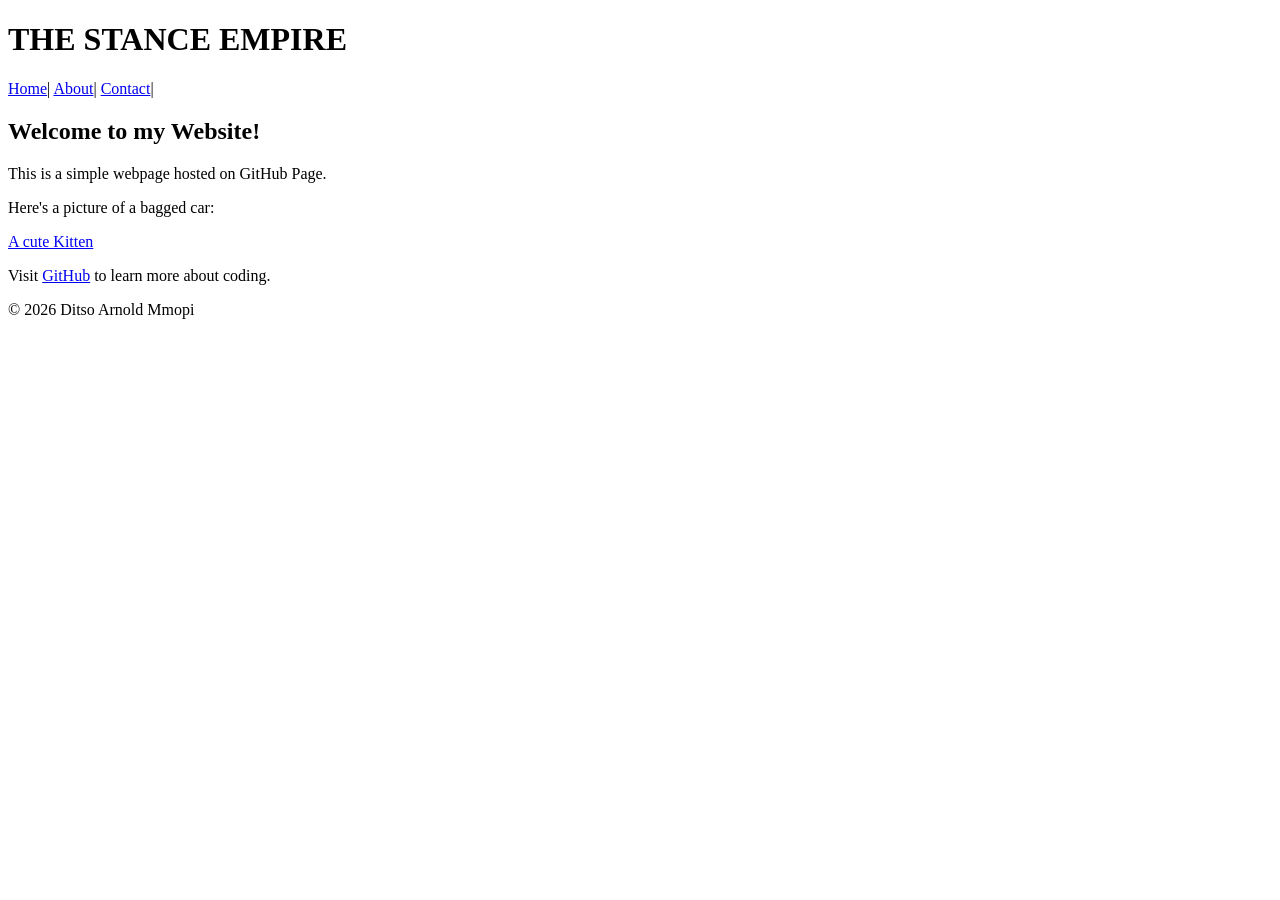
==== index.html @ 83c95baa "Add files via upload" ====
<!DOCTYPE html>

<html lang="en">

<head>

<meta charset="UTF-8">

<meta name="viewport" content="width=device-width, initial-scale=1.0">

<title>My First GitHub Page</title>

<link rel="stylesheet" href="styles.css"> 
</head>

<body>

<header>

<h1>THE STANCE EMPIRE</h1>

 <nav>
    <a href="index.html">Home</a>|
    <a href="about.html">About</a>|
    <a href="contact.html">Contact</a>|
 </nav>
</header>

<main>
    <h2>Welcome to my Website!</h2>

<p>This is a simple webpage hosted on GitHub Page.</p>

<p>Here's a picture of a bagged car:</p>

<a href="https://www.bing.com/images/search?view=detailV2&ccid=CEh5PX%2f6&id=B7F85901EC6AFFB5A07EA33D452455F512546636&thid=OIP.CEh5PX_69KNuwqYk67nORQAAAA&mediaurl=https%3a%2f%2fnplimages.infradoxxs.com%2fcache%2fpcache2%2f01316577.jpg&cdnurl=https%3a%2f%2fth.bing.com%2fth%2fid%2fR.0848793d7ffaf4a36ec2a624ebb9ce45%3frik%3dNmZUEvVVJEU9ow%26pid%3dImgRaw%26r%3d0&exph=700&expw=466&q=Golden+Tabby+Kitten&FORM=IRPRST&ck=E237FFBC82B54DC93D2D5D89A40451C6&selectedIndex=0&itb=0">A cute Kitten</a>

<p>Visit <a href="https://github.com">GitHub</a> to learn more about coding.</p>

</main>


<footer>

<p>&copy; 2026 Ditso Arnold Mmopi</p>

</footer>


</body>

</html>
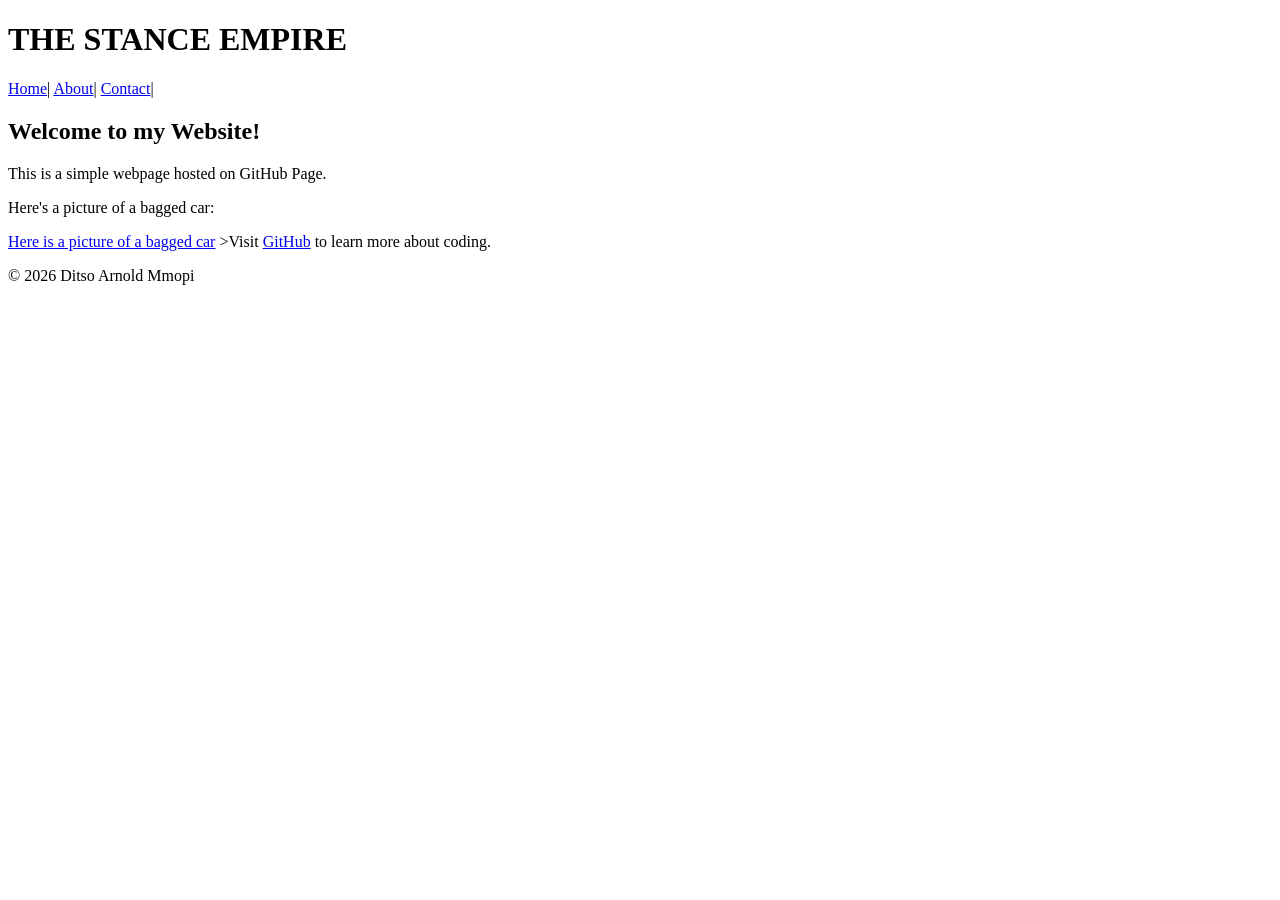
==== commit dbf75717: "Add files via upload" ====
--- a/index.html
+++ b/index.html
@@ -33,9 +33,9 @@
 
 <p>Here's a picture of a bagged car:</p>
 
-<a href="https://www.bing.com/images/search?view=detailV2&ccid=CEh5PX%2f6&id=B7F85901EC6AFFB5A07EA33D452455F512546636&thid=OIP.CEh5PX_69KNuwqYk67nORQAAAA&mediaurl=https%3a%2f%2fnplimages.infradoxxs.com%2fcache%2fpcache2%2f01316577.jpg&cdnurl=https%3a%2f%2fth.bing.com%2fth%2fid%2fR.0848793d7ffaf4a36ec2a624ebb9ce45%3frik%3dNmZUEvVVJEU9ow%26pid%3dImgRaw%26r%3d0&exph=700&expw=466&q=Golden+Tabby+Kitten&FORM=IRPRST&ck=E237FFBC82B54DC93D2D5D89A40451C6&selectedIndex=0&itb=0">A cute Kitten</a>
+<a href="https://i.ytimg.com/vi/2LleefS6Njk/maxresdefault.jpg"> Here is a picture of a bagged car</a>
 
-<p>Visit <a href="https://github.com">GitHub</a> to learn more about coding.</p>
+>Visit <a href="https://github.com">GitHub</a> to learn more about coding.</p>
 
 </main>
 
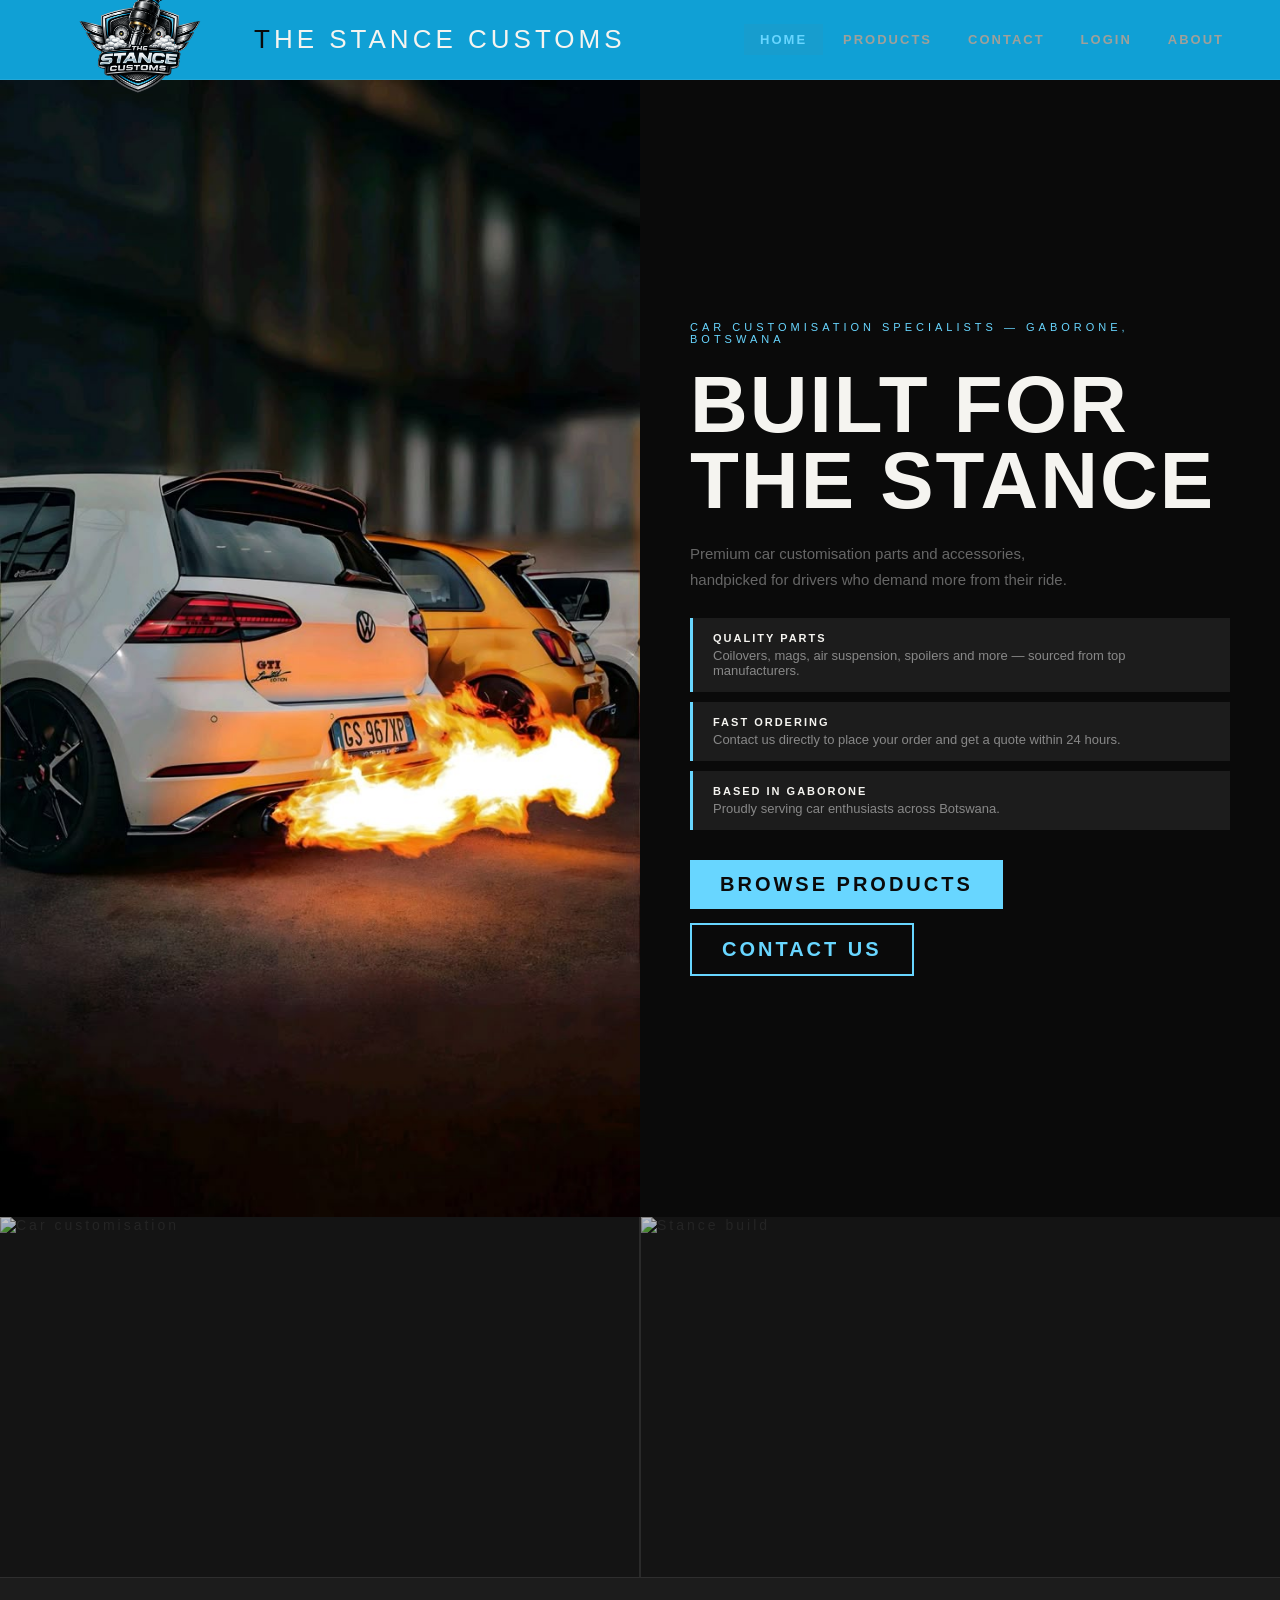
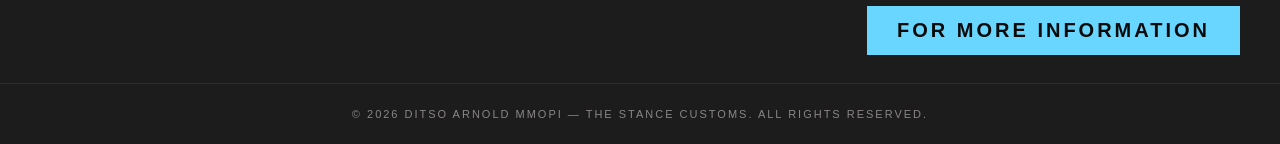
==== commit 6ea04c53: "Add files via upload" ====
--- a/index.html
+++ b/index.html
@@ -1,52 +1,110 @@
 <!DOCTYPE html>
-
 <html lang="en">
 
 <head>
-
-<meta charset="UTF-8">
-
-<meta name="viewport" content="width=device-width, initial-scale=1.0">
-
-<title>My First GitHub Page</title>
-
-<link rel="stylesheet" href="styles.css"> 
+  <meta charset="UTF-8">
+  <meta name="viewport" content="width=device-width, initial-scale=1.0">
+  <title>The Stance Customs — Home</title>
+  <link rel="stylesheet" href="styles.css">
 </head>
 
 <body>
 
-<header>
+  
+  <header>
+    <a href="index.html" class="header-brand">
+      <div class="logo-box">
+        <img src="images/logo.png" alt="The Stance Customs Logo">
+      </div>
+      <div class="brand-name"><em>T</em>HE STANCE CUSTOMS</div>
+    </a>
+    <nav>
+      <a href="index.html" class="active">Home</a>
+      <a href="products.html">Products</a>
+      <a href="contact.html">Contact</a>
+      <a href="login.html">Login</a>
+      <a href="about.html">About</a>
+    </nav>
+  </header>
 
-<h1>THE STANCE EMPIRE</h1>
+  
+  <main>
 
- <nav>
-    <a href="index.html">Home</a>|
-    <a href="about.html">About</a>|
-    <a href="contact.html">Contact</a>|
- </nav>
-</header>
+    
+    <section class="hero">
 
-<main>
-    <h2>Welcome to my Website!</h2>
+      
+      <div class="hero-image">
+        <img src="images/golf.jpeg" alt="Stance Car" width="200" height="300">
+      </div>
 
-<p>This is a simple webpage hosted on GitHub Page.</p>
+      
+      <div class="hero-content">
+        <p class="hero-tag">Car Customisation Specialists — Gaborone, Botswana</p>
+        <h1 class="hero-title">BUILT FOR<br>THE STANCE</h1>
+        <p class="hero-desc">
+          Premium car customisation parts and accessories, handpicked 
+          for drivers who demand more from their ride.
+        </p>
 
-<p>Here's a picture of a bagged car:</p>
+        
+        <div class="info-blocks">
 
-<a href="https://i.ytimg.com/vi/2LleefS6Njk/maxresdefault.jpg"> Here is a picture of a bagged car</a>
+          <div class="info-block">
+            <strong>Quality Parts</strong>
+            Coilovers, mags, air suspension, spoilers and more — 
+            sourced from top manufacturers.
+          </div>
 
->Visit <a href="https://github.com">GitHub</a> to learn more about coding.</p>
+          <div class="info-block">
+            <strong>Fast Ordering</strong>
+            Contact us directly to place your order and get a quote 
+            within 24 hours.
+          </div>
 
-</main>
+          <div class="info-block">
+            <strong>Based in Gaborone</strong>
+            Proudly serving car enthusiasts across Botswana.
+          </div>
 
+        </div>
 
-<footer>
+        
+        <div class="btn-row">
+          <a href="products.html" class="btn btn-accent">Browse Products</a>
+          <a href="contact.html" class="btn btn-outline">Contact Us</a>
+        </div>
 
-<p>&copy; 2026 Ditso Arnold Mmopi</p>
+      </div>
 
-</footer>
+    </section>
 
+    
+    <section class="image-strip">
+
+      <div class="strip-item">
+        <img src="images/strip1.jpg" alt="Car customisation">
+        
+      </div>
+
+      <div class="strip-item">
+        <img src="images/strip2.jpg" alt="Stance build">
+        
+      </div>
+
+    </section>
+
+    
+    <div class="more-info-bar">
+      <a href="products.html" class="btn btn-accent">For More Information</a>
+    </div>
+
+  </main>
+
+  
+  <footer>
+    <p>&copy; 2026 Ditso Arnold Mmopi — The Stance Customs. All rights reserved.</p>
+  </footer>
 
 </body>
-
 </html>
--- a/styles.css
+++ b/styles.css
@@ -0,0 +1,807 @@
+
+:root {
+  --black:  #0a0a0a;
+  --grey:   #1c1c1c;
+  --mid:    #2a2a2a;
+  --white:  #f5f4f0;
+  --accent: #68D6FF;
+  --text:   #a0a09a;
+  --border: rgba(255,255,255,0.08);
+}
+
+*, *::before, *::after {
+  box-sizing: border-box;
+  margin: 0;
+  padding: 0;
+}
+
+html {
+  scroll-behavior: smooth;
+}
+
+body {
+  font-family: 'Barlow', sans-serif;
+  background-color: var(--grey);
+  color: var(--text);
+  min-height: 100vh;
+  display: flex;
+  flex-direction: column;
+}
+
+header {
+  position: sticky;
+  top: 0;
+  z-index: 100;
+  background: rgba(17, 166, 220, 0.97);
+  backdrop-filter: blur(12px);
+  border-bottom: 1px solid var(--border);
+  height: 80px;
+  display: flex;
+  align-items: center;
+  justify-content: space-between;
+  padding: 0 40px;
+}
+
+.header-brand {
+  display: flex;
+  align-items: center;
+  gap: 14px;
+  text-decoration: none;
+}
+
+.logo-box {
+  width: 200px;
+  height: 110px;
+  display: flex;
+  align-items: center;
+  justify-content: center;
+}
+
+.logo-box img {
+  width: 120%;
+  height: 120%;
+  object-fit: contain;
+}
+
+
+.logo-box span {
+  font-family: 'Bebas Neue', sans-serif;
+  font-size: 18px;
+  color: var(--accent);
+  letter-spacing: 2px;
+}
+
+.brand-name {
+  font-family: 'Bebas Neue', sans-serif;
+  font-size: 26px;
+  letter-spacing: 4px;
+  color: var(--white);
+}
+
+.brand-name em {
+  font-style: normal;
+  color: var(--black);
+}
+
+nav {
+  display: flex;
+  align-items: center;
+  gap: 4px;
+}
+
+nav a {
+  font-family: 'Barlow Condensed', sans-serif;
+  font-size: 13px;
+  font-weight: 600;
+  letter-spacing: 2px;
+  text-transform: uppercase;
+  color: var(--text);
+  text-decoration: none;
+  padding: 8px 16px;
+  transition: color 0.2s, background 0.2s;
+}
+
+nav a:hover,
+nav a.active {
+  color: var(--accent);
+  background: rgba(108, 111, 113, 0.07);
+}
+
+/* ══════════════════════════════════════════
+   FOOTER — same on every page
+══════════════════════════════════════════ */
+
+footer {
+  background: var(--grey);
+  border-top: 1px solid var(--border);
+  padding: 24px 40px;
+  text-align: center;
+  font-size: 11px;
+  letter-spacing: 2px;
+  text-transform: uppercase;
+  color: #8a8686;
+  margin-top: auto;
+}
+
+/* ══════════════════════════════════════════
+   BUTTONS — used on all pages
+══════════════════════════════════════════ */
+
+.btn {
+  display: inline-block;
+  padding: 13px 30px;
+  font-family: 'Barlow Condensed', sans-serif;
+  font-size: 20px;
+  font-weight: 700;
+  letter-spacing: 3px;
+  text-transform: uppercase;
+  text-decoration: none;
+  cursor: pointer;
+  border: none;
+  transition: all 0.2s;
+}
+
+.btn-accent {
+  background: var(--accent);
+  color: var(--black);
+}
+
+.btn-accent:hover {
+  background: #ffffff;
+  color: var(--black);
+}
+
+.btn-outline {
+  background: transparent;
+  border: 2px solid var(--accent);
+  color: var(--accent);
+}
+
+.btn-outline:hover {
+  background: var(--accent);
+  color: var(--black);
+}
+
+.btn-yellow {
+  background: #FFF2CC;
+  color: var(--black);
+  border: 1px solid #c9a84c;
+}
+
+.btn-yellow:hover {
+  background: #c9a84c;
+  color: #fff;
+}
+
+/* ══════════════════════════════════════════
+   PAGE BANNER — top of products/contact/
+   login/about pages
+══════════════════════════════════════════ */
+
+.page-banner {
+  background: var(--grey);
+  border-bottom: 1px solid var(--border);
+  padding: 50px 40px;
+}
+
+.page-banner .section-label {
+  font-family: 'Barlow Condensed', sans-serif;
+  font-size: 11px;
+  letter-spacing: 4px;
+  text-transform: uppercase;
+  color: var(--accent);
+  margin-bottom: 10px;
+}
+
+.page-banner h1 {
+  font-family: 'Bebas Neue', sans-serif;
+  font-size: 64px;
+  color: var(--white);
+  letter-spacing: 4px;
+  line-height: 1;
+}
+
+/* ══════════════════════════════════════════
+   INDEX PAGE — HERO
+══════════════════════════════════════════ */
+
+.hero {
+  display: grid;
+  grid-template-columns: 1fr 1fr;
+  min-height: calc(100vh - 80px);
+}
+
+.hero-image {
+  background: var(--mid);
+  display: flex;
+  align-items: center;
+  justify-content: center;
+  min-height: 500px;
+  font-family: 'Bebas Neue', sans-serif;
+  font-size: 16px;
+  letter-spacing: 4px;
+  color: #333;
+  overflow: hidden;
+}
+
+.hero-image img {
+  width: 100%;
+  height: 100%;
+  object-fit: contain;
+}
+
+.hero-content {
+  padding: 70px 50px;
+  display: flex;
+  flex-direction: column;
+  justify-content: center;
+  gap: 22px;
+  background: var(--black);
+}
+
+.hero-tag {
+  font-family: 'Barlow Condensed', sans-serif;
+  font-size: 11px;
+  letter-spacing: 4px;
+  text-transform: uppercase;
+  color: var(--accent);
+}
+
+.hero-title {
+  font-family: 'Bebas Neue', sans-serif;
+  font-size: 80px;
+  line-height: 0.95;
+  color: var(--white);
+  letter-spacing: 2px;
+}
+
+.hero-desc {
+  font-size: 15px;
+  line-height: 1.7;
+  color: #666;
+  max-width: 380px;
+}
+
+.info-blocks {
+  display: flex;
+  flex-direction: column;
+  gap: 10px;
+  margin-top: 4px;
+}
+
+.info-block {
+  background: var(--grey);
+  border-left: 3px solid var(--accent);
+  padding: 14px 20px;
+  font-size: 13px;
+  color: #888;
+}
+
+.info-block strong {
+  display: block;
+  font-family: 'Barlow Condensed', sans-serif;
+  font-size: 11px;
+  font-weight: 700;
+  letter-spacing: 2px;
+  text-transform: uppercase;
+  color: var(--white);
+  margin-bottom: 4px;
+}
+
+.btn-row {
+  display: flex;
+  gap: 14px;
+  flex-wrap: wrap;
+  margin-top: 8px;
+}
+
+/* ── INDEX PAGE — Image Strip ── */
+
+.image-strip {
+  display: grid;
+  grid-template-columns: 1fr 1fr;
+  gap: 2px;
+  background: var(--mid);
+}
+
+.strip-item {
+  aspect-ratio: 16/9;
+  background: #141414;
+  display: flex;
+  align-items: center;
+  justify-content: center;
+  font-family: 'Bebas Neue', sans-serif;
+  font-size: 14px;
+  letter-spacing: 3px;
+  color: #2a2a2a;
+  overflow: hidden;
+}
+
+.strip-item img {
+  width: 100%;
+  height: 100%;
+  object-fit: cover;
+  opacity: 0.75;
+  transition: opacity 0.3s;
+}
+
+.strip-item:hover img {
+  opacity: 1;
+}
+
+.more-info-bar {
+  background: var(--grey);
+  border-top: 1px solid var(--border);
+  padding: 28px 40px;
+  display: flex;
+  justify-content: flex-end;
+}
+
+/* ══════════════════════════════════════════
+   PRODUCTS PAGE
+══════════════════════════════════════════ */
+
+.product-grid {
+  display: grid;
+  grid-template-columns: repeat(3, 1fr);
+  gap: 2px;
+  background: var(--mid);
+  padding: 2px;
+}
+
+.product-card {
+  background: var(--black);
+  padding: 28px;
+  transition: background 0.25s;
+  cursor: pointer;
+}
+
+.product-card:hover {
+  background: var(--grey);
+}
+
+.product-img {
+  width: 100%;
+  aspect-ratio: 4/3;
+  background: linear-gradient(135deg, #151515, #222);
+  margin-bottom: 20px;
+  display: flex;
+  align-items: center;
+  justify-content: center;
+  font-family: 'Bebas Neue', sans-serif;
+  font-size: 13px;
+  letter-spacing: 3px;
+  color: #2a2a2a;
+  overflow: hidden;
+}
+
+.product-img img {
+  width: 100%;
+  height: 100%;
+  object-fit: cover;
+}
+
+.product-name {
+  font-family: 'Barlow Condensed', sans-serif;
+  font-size: 16px;
+  font-weight: 700;
+  letter-spacing: 2px;
+  text-transform: uppercase;
+  color: var(--white);
+  margin-bottom: 8px;
+}
+
+.product-price {
+  font-family: 'Bebas Neue', sans-serif;
+  font-size: 22px;
+  color: var(--accent);
+  letter-spacing: 2px;
+}
+
+.product-price span {
+  font-family: 'Barlow', sans-serif;
+  font-size: 11px;
+  color: #555;
+  letter-spacing: 1px;
+  margin-left: 4px;
+}
+
+.pagination {
+  display: flex;
+  justify-content: center;
+  gap: 8px;
+  padding: 40px;
+}
+
+.pagination a {
+  width: 40px;
+  height: 40px;
+  display: flex;
+  align-items: center;
+  justify-content: center;
+  font-family: 'Barlow Condensed', sans-serif;
+  font-size: 14px;
+  font-weight: 600;
+  color: var(--text);
+  text-decoration: none;
+  border: 1px solid var(--border);
+  transition: all 0.2s;
+}
+
+.pagination a:hover,
+.pagination a.active {
+  background: var(--accent);
+  color: var(--black);
+  border-color: var(--accent);
+}
+
+.order-bar {
+  padding: 0 40px 60px;
+  display: flex;
+  align-items: center;
+  gap: 24px;
+}
+
+.order-bar span {
+  font-family: 'Barlow Condensed', sans-serif;
+  font-size: 11px;
+  letter-spacing: 3px;
+  text-transform: uppercase;
+  color: #444;
+}
+
+/* ══════════════════════════════════════════
+   CONTACT PAGE
+══════════════════════════════════════════ */
+
+.contact-layout {
+  display: grid;
+  grid-template-columns: 1fr 1.3fr;
+  min-height: calc(100vh - 80px - 170px);
+}
+
+.contact-info {
+  padding: 60px 40px;
+  background: var(--grey);
+  border-right: 1px solid var(--border);
+  display: flex;
+  flex-direction: column;
+  gap: 36px;
+}
+
+.contact-intro p {
+  font-size: 14px;
+  color: #555;
+  line-height: 1.6;
+  margin-top: 8px;
+}
+
+.contact-intro h2 {
+  font-family: 'Bebas Neue', sans-serif;
+  font-size: 38px;
+  color: var(--white);
+  letter-spacing: 2px;
+}
+
+.section-label {
+  font-family: 'Barlow Condensed', sans-serif;
+  font-size: 11px;
+  letter-spacing: 4px;
+  text-transform: uppercase;
+  color: var(--accent);
+  margin-bottom: 8px;
+}
+
+.contact-item {
+  display: flex;
+  gap: 20px;
+  align-items: flex-start;
+}
+
+.contact-icon {
+  width: 50px;
+  height: 50px;
+  border: 1px solid var(--accent);
+  display: flex;
+  align-items: center;
+  justify-content: center;
+  color: var(--accent);
+  font-size: 20px;
+  flex-shrink: 0;
+}
+
+.contact-item-text strong {
+  display: block;
+  font-family: 'Barlow Condensed', sans-serif;
+  font-size: 11px;
+  letter-spacing: 3px;
+  text-transform: uppercase;
+  color: var(--accent);
+  margin-bottom: 6px;
+}
+
+.contact-item-text p {
+  font-size: 14px;
+  color: var(--text);
+  line-height: 1.6;
+}
+
+.map-area {
+  background: #111;
+  position: relative;
+  min-height: 400px;
+  display: flex;
+  align-items: center;
+  justify-content: center;
+}
+
+.map-placeholder {
+  width: 100%;
+  height: 100%;
+  min-height: 400px;
+  display: flex;
+  flex-direction: column;
+  align-items: center;
+  justify-content: center;
+  gap: 10px;
+  color: #2a2a2a;
+  font-family: 'Bebas Neue', sans-serif;
+  letter-spacing: 4px;
+  font-size: 16px;
+}
+
+.address-card {
+  position: absolute;
+  bottom: 30px;
+  right: 30px;
+  background: var(--grey);
+  border: 1px solid var(--border);
+  border-left: 3px solid var(--accent);
+  padding: 20px 24px;
+  min-width: 200px;
+}
+
+.address-card strong {
+  display: block;
+  font-family: 'Barlow Condensed', sans-serif;
+  font-size: 11px;
+  letter-spacing: 3px;
+  text-transform: uppercase;
+  color: var(--accent);
+  margin-bottom: 8px;
+}
+
+
+.address-card p {
+  font-size: 13px;
+  line-height: 1.6;
+  color: #888;
+}
+
+/* ══════════════════════════════════════════
+   LOGIN / SIGN UP PAGE
+══════════════════════════════════════════ */
+
+.auth-layout {
+  display: grid;
+  grid-template-columns: 1fr 1fr;
+  min-height: calc(100vh - 80px);
+}
+
+.auth-image {
+  background: var(--mid);
+  display: flex;
+  align-items: center;
+  justify-content: center;
+  font-family: 'Bebas Neue', sans-serif;
+  font-size: 16px;
+  letter-spacing: 4px;
+  color: #333;
+  overflow: hidden;
+  position: relative;
+}
+
+.auth-image img {
+  width: 100%;
+  height: 100%;
+  object-fit: cover;
+}
+
+.auth-overlay {
+  position: absolute;
+  inset: 0;
+  background: linear-gradient(to right, transparent 60%, var(--black) 100%);
+}
+
+.auth-form-side {
+  padding: 60px 50px;
+  display: flex;
+  flex-direction: column;
+  justify-content: center;
+  background: var(--black);
+}
+
+.auth-tabs {
+  display: flex;
+  border-bottom: 1px solid var(--border);
+  margin-bottom: 40px;
+}
+
+.auth-tab {
+  font-family: 'Barlow Condensed', sans-serif;
+  font-size: 14px;
+  font-weight: 700;
+  letter-spacing: 3px;
+  text-transform: uppercase;
+  padding: 12px 28px;
+  cursor: pointer;
+  color: #444;
+  border-bottom: 2px solid transparent;
+  text-decoration: none;
+  margin-bottom: -1px;
+  transition: all 0.2s;
+}
+
+.auth-tab.active {
+  color: var(--accent);
+  border-bottom-color: var(--accent);
+}
+
+.form-group {
+  margin-bottom: 20px;
+}
+
+.form-group label {
+  display: block;
+  font-family: 'Barlow Condensed', sans-serif;
+  font-size: 11px;
+  letter-spacing: 3px;
+  text-transform: uppercase;
+  color: #555;
+  margin-bottom: 8px;
+}
+
+.form-group input {
+  width: 100%;
+  background: var(--grey);
+  border: 1px solid var(--border);
+  padding: 14px 18px;
+  color: var(--white);
+  font-family: 'Barlow', sans-serif;
+  font-size: 14px;
+  outline: none;
+  transition: border-color 0.2s;
+  border-radius: 0;
+}
+
+.form-group input:focus {
+  border-color: var(--accent);
+}
+
+.form-group input::placeholder {
+  color: #333;
+}
+
+.form-submit {
+  margin-top: 28px;
+}
+
+.form-submit .btn {
+  width: 100%;
+  text-align: center;
+}
+
+.form-switch {
+  margin-top: 20px;
+  font-size: 13px;
+  color: #444;
+  text-align: center;
+}
+
+.form-switch a {
+  color: var(--accent);
+  text-decoration: none;
+}
+
+/* ══════════════════════════════════════════
+   ABOUT PAGE
+══════════════════════════════════════════ */
+
+.about-layout {
+  display: grid;
+  grid-template-columns: 1fr 1fr;
+  min-height: calc(100vh - 80px - 170px);
+}
+
+.about-content {
+  padding: 60px 50px;
+  display: flex;
+  flex-direction: column;
+  gap: 16px;
+}
+
+.about-text-block {
+  background: var(--grey);
+  border-left: 3px solid var(--border);
+  padding: 16px 20px;
+  font-size: 14px;
+  color: #888;
+  line-height: 1.7;
+  transition: border-color 0.2s;
+}
+
+.about-text-block:hover {
+  border-left-color: var(--accent);
+}
+
+.about-text-block.highlight {
+  border-left-color: var(--accent);
+  color: var(--white);
+  font-size: 15px;
+  font-weight: 500;
+}
+
+.video-block {
+  background: var(--grey);
+  border: 1px solid var(--border);
+  aspect-ratio: 16/9;
+  display: flex;
+  align-items: center;
+  justify-content: center;
+  cursor: pointer;
+  position: relative;
+  transition: border-color 0.2s;
+  margin-top: 8px;
+}
+
+.video-block:hover {
+  border-color: var(--accent);
+}
+
+.play-btn {
+  width: 60px;
+  height: 60px;
+  border: 2px solid var(--accent);
+  display: flex;
+  align-items: center;
+  justify-content: center;
+  color: var(--accent);
+  font-size: 22px;
+  transition: all 0.2s;
+}
+
+.video-block:hover .play-btn {
+  background: var(--accent);
+  color: var(--black);
+}
+
+.video-label {
+  position: absolute;
+  bottom: 14px;
+  left: 0;
+  right: 0;
+  text-align: center;
+  font-family: 'Barlow Condensed', sans-serif;
+  font-size: 11px;
+  letter-spacing: 3px;
+  text-transform: uppercase;
+  color: #444;
+}
+
+.about-image {
+  background: var(--mid);
+  display: flex;
+  align-items: center;
+  justify-content: center;
+  font-family: 'Bebas Neue', sans-serif;
+  font-size: 16px;
+  letter-spacing: 4px;
+  color: #333;
+  overflow: hidden;
+}
+
+.about-image img {
+  width: 100%;
+  height: 100%;
+  object-fit: cover;
+}
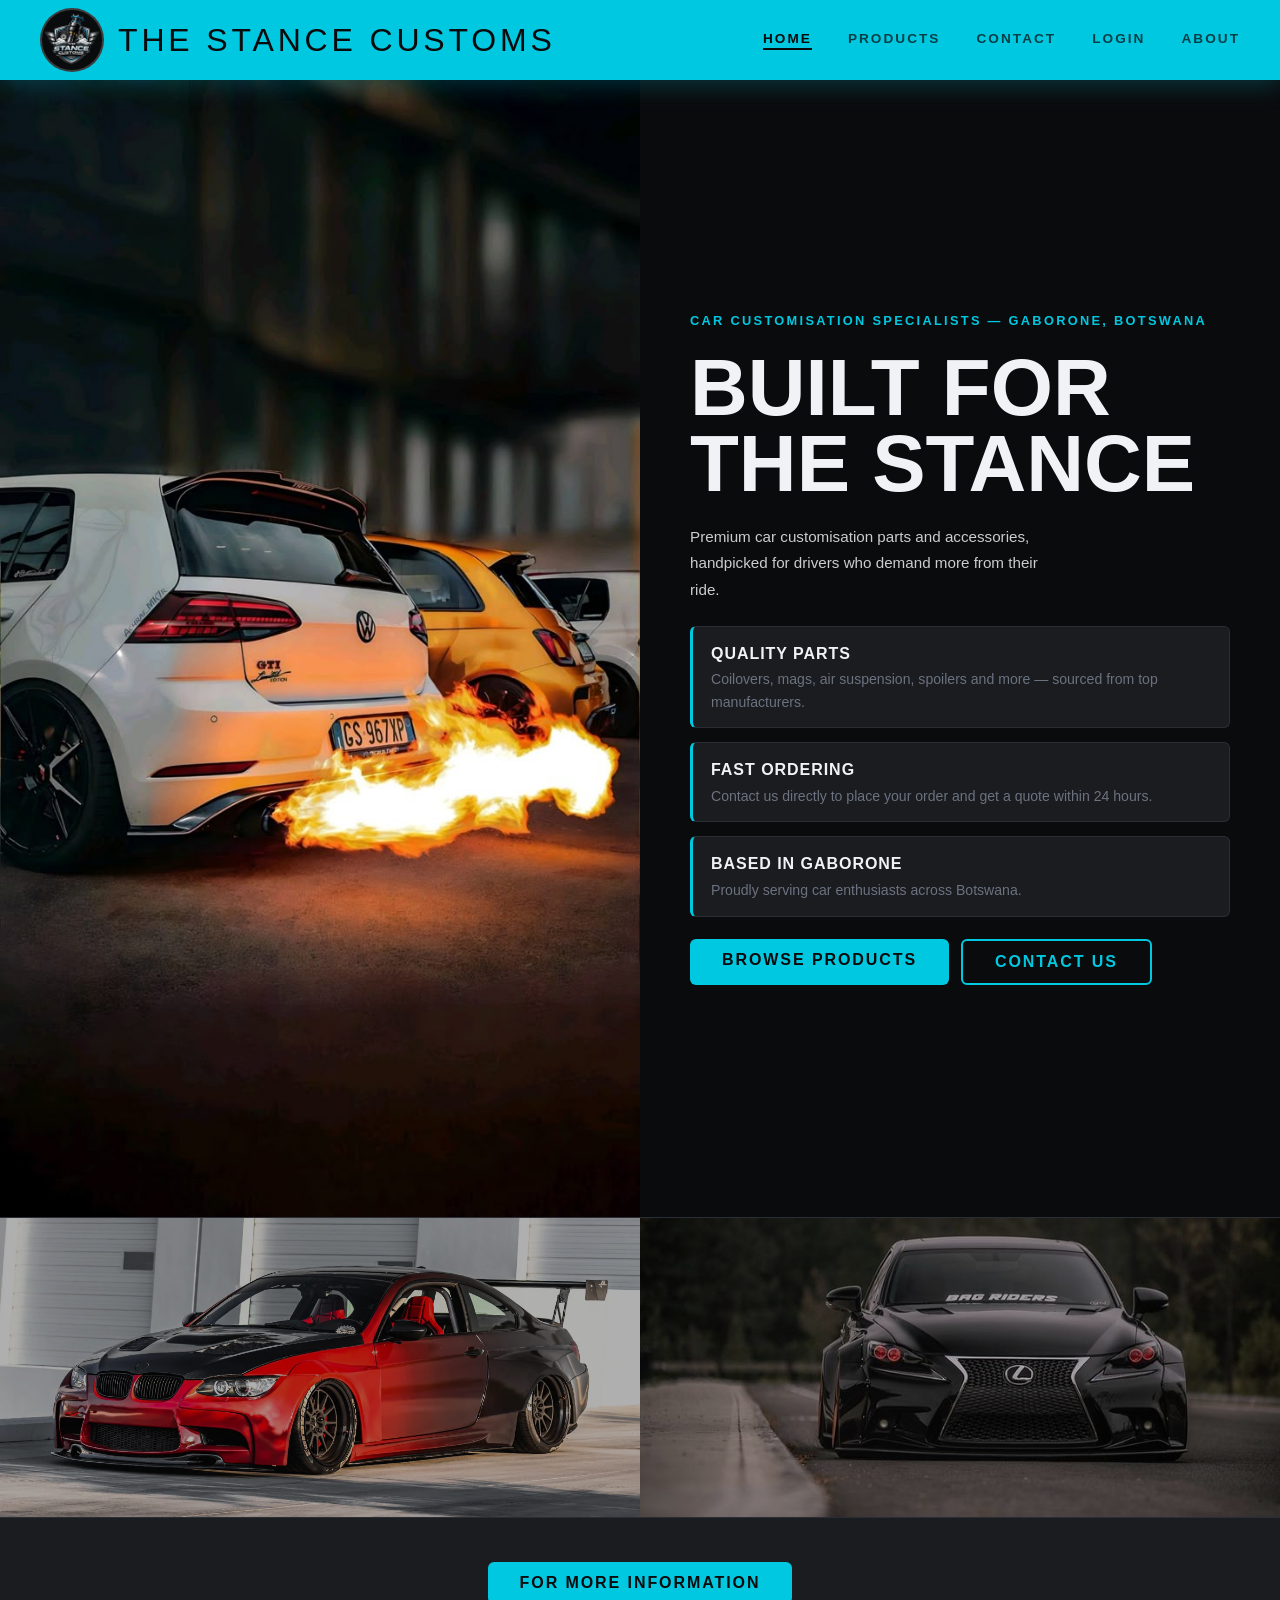
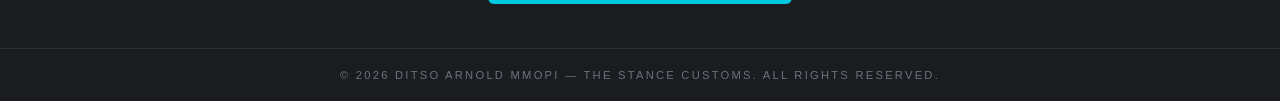
==== commit 3d0beef5: "Add files via upload" ====
--- a/index.html
+++ b/index.html
@@ -1,16 +1,13 @@
 <!DOCTYPE html>
 <html lang="en">
-
 <head>
   <meta charset="UTF-8">
-  <meta name="viewport" content="width=device-width, initial-scale=1.0">
+  <meta name="viewport" content="width=device-width, initial-scale=1.0, viewport-fit=cover">
   <title>The Stance Customs — Home</title>
   <link rel="stylesheet" href="styles.css">
 </head>
-
 <body>
 
-  
   <header>
     <a href="index.html" class="header-brand">
       <div class="logo-box">
@@ -27,81 +24,59 @@
     </nav>
   </header>
 
-  
   <main>
 
     
     <section class="hero">
-
-      
       <div class="hero-image">
-        <img src="images/golf.jpeg" alt="Stance Car" width="200" height="300">
+        <img src="images/golf.jpeg" alt="Stance Car">
       </div>
-
-      
       <div class="hero-content">
         <p class="hero-tag">Car Customisation Specialists — Gaborone, Botswana</p>
         <h1 class="hero-title">BUILT FOR<br>THE STANCE</h1>
         <p class="hero-desc">
-          Premium car customisation parts and accessories, handpicked 
+          Premium car customisation parts and accessories, handpicked
           for drivers who demand more from their ride.
         </p>
-
-        
         <div class="info-blocks">
-
           <div class="info-block">
             <strong>Quality Parts</strong>
-            Coilovers, mags, air suspension, spoilers and more — 
+            Coilovers, mags, air suspension, spoilers and more —
             sourced from top manufacturers.
           </div>
-
           <div class="info-block">
             <strong>Fast Ordering</strong>
-            Contact us directly to place your order and get a quote 
+            Contact us directly to place your order and get a quote
             within 24 hours.
           </div>
-
           <div class="info-block">
             <strong>Based in Gaborone</strong>
             Proudly serving car enthusiasts across Botswana.
           </div>
-
         </div>
-
-        
         <div class="btn-row">
           <a href="products.html" class="btn btn-accent">Browse Products</a>
           <a href="contact.html" class="btn btn-outline">Contact Us</a>
         </div>
-
       </div>
-
     </section>
 
-    
     <section class="image-strip">
-
       <div class="strip-item">
-        <img src="images/strip1.jpg" alt="Car customisation">
-        
+        <img src="images/bmw.webp" alt="Car customisation">
       </div>
-
       <div class="strip-item">
-        <img src="images/strip2.jpg" alt="Stance build">
-        
+        <img src="images/lexux lights.jpg" alt="Stance build">
       </div>
-
     </section>
 
-    
+    <!-- FOR MORE INFORMATION -->
     <div class="more-info-bar">
       <a href="products.html" class="btn btn-accent">For More Information</a>
     </div>
 
   </main>
 
-  
   <footer>
     <p>&copy; 2026 Ditso Arnold Mmopi — The Stance Customs. All rights reserved.</p>
   </footer>
--- a/styles.css
+++ b/styles.css
@@ -1,45 +1,41 @@
 
 :root {
-  --black:  #0a0a0a;
-  --grey:   #1c1c1c;
-  --mid:    #2a2a2a;
-  --white:  #f5f4f0;
-  --accent: #68D6FF;
-  --text:   #a0a09a;
-  --border: rgba(255,255,255,0.08);
-}
-
-*, *::before, *::after {
-  box-sizing: border-box;
-  margin: 0;
-  padding: 0;
-}
-
-html {
-  scroll-behavior: smooth;
-}
+  --bg:       #111214;
+  --surface:  #1a1c1f;
+  --card:     #1e2024;
+  --border:   #2a2d33;
+  --cyan:     #00c8e0;
+  --cyan-dim: #0099ab;
+  --white:    #f0f2f5;
+  --muted:    #6b7280;
+  --price:    #00d4a8;
+  --black:    #0a0b0d;
+}
+
+*, *::before, *::after { box-sizing: border-box; margin: 0; padding: 0; }
+html { scroll-behavior: smooth; }
 
 body {
   font-family: 'Barlow', sans-serif;
-  background-color: var(--grey);
-  color: var(--text);
+  background: var(--bg);
+  color: var(--white);
   min-height: 100vh;
   display: flex;
   flex-direction: column;
 }
 
+main { flex: 1; }
+
 header {
+  background: var(--cyan);
+  display: flex;
+  align-items: center;
+  padding: 0 40px;
+  height: 80px;
   position: sticky;
   top: 0;
   z-index: 100;
-  background: rgba(17, 166, 220, 0.97);
-  backdrop-filter: blur(12px);
-  border-bottom: 1px solid var(--border);
-  height: 80px;
-  display: flex;
-  align-items: center;
-  justify-content: space-between;
-  padding: 0 40px;
+  box-shadow: 0 4px 24px rgba(0,200,224,.25);
 }
 
 .header-brand {
@@ -47,163 +43,112 @@
   align-items: center;
   gap: 14px;
   text-decoration: none;
+  flex-shrink: 0;
 }
 
 .logo-box {
-  width: 200px;
-  height: 110px;
+  width: 64px; height: 64px;
+  background: var(--black);
+  border-radius: 50%;
   display: flex;
   align-items: center;
   justify-content: center;
-}
-
-.logo-box img {
-  width: 120%;
-  height: 120%;
-  object-fit: contain;
-}
-
-
-.logo-box span {
-  font-family: 'Bebas Neue', sans-serif;
-  font-size: 18px;
-  color: var(--accent);
-  letter-spacing: 2px;
-}
+  border: 2px solid rgba(255,255,255,.2);
+  overflow: hidden;
+  flex-shrink: 0;
+}
+
+.logo-box img { width: 100%; height: 100%; object-fit: cover; }
 
 .brand-name {
   font-family: 'Bebas Neue', sans-serif;
-  font-size: 26px;
-  letter-spacing: 4px;
-  color: var(--white);
-}
-
-.brand-name em {
-  font-style: normal;
+  font-size: 2rem;
+  letter-spacing: .12em;
   color: var(--black);
-}
-
-nav {
-  display: flex;
-  align-items: center;
-  gap: 4px;
-}
+  line-height: 1;
+}
+
+.brand-name em { font-style: normal; }
+
+nav { margin-left: auto; display: flex; gap: 36px; }
 
 nav a {
   font-family: 'Barlow Condensed', sans-serif;
-  font-size: 13px;
+  font-size: .85rem;
   font-weight: 600;
-  letter-spacing: 2px;
-  text-transform: uppercase;
-  color: var(--text);
+  letter-spacing: .15em;
+  color: var(--black);
   text-decoration: none;
-  padding: 8px 16px;
-  transition: color 0.2s, background 0.2s;
-}
-
-nav a:hover,
-nav a.active {
-  color: var(--accent);
-  background: rgba(108, 111, 113, 0.07);
-}
-
-/* ══════════════════════════════════════════
-   FOOTER — same on every page
-══════════════════════════════════════════ */
+  text-transform: uppercase;
+  opacity: .72;
+  transition: opacity .2s;
+}
+
+nav a:hover, nav a.active { opacity: 1; }
+nav a.active { border-bottom: 2px solid var(--black); padding-bottom: 2px; }
+
 
 footer {
-  background: var(--grey);
+  background: var(--surface);
   border-top: 1px solid var(--border);
-  padding: 24px 40px;
+  padding: 20px 36px;
   text-align: center;
-  font-size: 11px;
-  letter-spacing: 2px;
-  text-transform: uppercase;
-  color: #8a8686;
-  margin-top: auto;
-}
-
-/* ══════════════════════════════════════════
-   BUTTONS — used on all pages
-══════════════════════════════════════════ */
+  font-family: 'Barlow Condensed', sans-serif;
+  font-size: .7rem;
+  letter-spacing: .2em;
+  text-transform: uppercase;
+  color: var(--muted);
+}
+
 
 .btn {
   display: inline-block;
-  padding: 13px 30px;
-  font-family: 'Barlow Condensed', sans-serif;
-  font-size: 20px;
-  font-weight: 700;
-  letter-spacing: 3px;
+  padding: 12px 32px;
+  font-family: 'Barlow Condensed', sans-serif;
+  font-size: 1rem;
+  font-weight: 700;
+  letter-spacing: .12em;
   text-transform: uppercase;
   text-decoration: none;
   cursor: pointer;
   border: none;
-  transition: all 0.2s;
-}
-
-.btn-accent {
-  background: var(--accent);
-  color: var(--black);
-}
-
-.btn-accent:hover {
-  background: #ffffff;
-  color: var(--black);
-}
-
-.btn-outline {
-  background: transparent;
-  border: 2px solid var(--accent);
-  color: var(--accent);
-}
-
-.btn-outline:hover {
-  background: var(--accent);
-  color: var(--black);
-}
-
-.btn-yellow {
-  background: #FFF2CC;
-  color: var(--black);
-  border: 1px solid #c9a84c;
-}
-
-.btn-yellow:hover {
-  background: #c9a84c;
-  color: #fff;
-}
-
-/* ══════════════════════════════════════════
-   PAGE BANNER — top of products/contact/
-   login/about pages
-══════════════════════════════════════════ */
+  border-radius: 6px;
+  transition: background .2s, color .2s;
+}
+
+.btn-accent       { background: var(--cyan); color: var(--black); }
+.btn-accent:hover { background: #fff; color: var(--black); }
+
+.btn-outline { border: 2px solid var(--cyan); color: var(--cyan); background: transparent; }
+.btn-outline:hover { background: var(--cyan); color: var(--black); }
+
+.btn-yellow       { background: #FFE8A3; color: var(--black); border: 1px solid #bd9b50; }
+.btn-yellow:hover { background: #bd9b50; color: #fff; }
+
+.section-label {
+  font-family: 'Barlow Condensed', sans-serif;
+  font-size: .72rem;
+  font-weight: 700;
+  letter-spacing: .2em;
+  color: var(--cyan);
+  text-transform: uppercase;
+  display: block;
+  margin-bottom: 6px;
+}
 
 .page-banner {
-  background: var(--grey);
+  padding: 40px 40px 24px;
   border-bottom: 1px solid var(--border);
-  padding: 50px 40px;
-}
-
-.page-banner .section-label {
-  font-family: 'Barlow Condensed', sans-serif;
-  font-size: 11px;
-  letter-spacing: 4px;
-  text-transform: uppercase;
-  color: var(--accent);
-  margin-bottom: 10px;
 }
 
 .page-banner h1 {
   font-family: 'Bebas Neue', sans-serif;
-  font-size: 64px;
-  color: var(--white);
-  letter-spacing: 4px;
+  font-size: 3.5rem;
+  color: var(--white);
+  letter-spacing: .08em;
   line-height: 1;
 }
 
-/* ══════════════════════════════════════════
-   INDEX PAGE — HERO
-══════════════════════════════════════════ */
 
 .hero {
   display: grid;
@@ -211,376 +156,310 @@
   min-height: calc(100vh - 80px);
 }
 
-.hero-image {
-  background: var(--mid);
-  display: flex;
-  align-items: center;
-  justify-content: center;
-  min-height: 500px;
-  font-family: 'Bebas Neue', sans-serif;
-  font-size: 16px;
-  letter-spacing: 4px;
-  color: #333;
-  overflow: hidden;
-}
-
-.hero-image img {
-  width: 100%;
-  height: 100%;
-  object-fit: contain;
-}
+.hero-image { background: var(--card); overflow: hidden; }
+.hero-image img { width: 100%; height: 100%; object-fit: cover; display: block; }
 
 .hero-content {
-  padding: 70px 50px;
+  background: var(--black);
+  padding: 60px 50px;
   display: flex;
   flex-direction: column;
   justify-content: center;
   gap: 22px;
-  background: var(--black);
 }
 
 .hero-tag {
   font-family: 'Barlow Condensed', sans-serif;
-  font-size: 11px;
-  letter-spacing: 4px;
-  text-transform: uppercase;
-  color: var(--accent);
+  font-size: .8rem;
+  font-weight: 600;
+  letter-spacing: .18em;
+  text-transform: uppercase;
+  color: var(--cyan);
 }
 
 .hero-title {
   font-family: 'Bebas Neue', sans-serif;
-  font-size: 80px;
-  line-height: 0.95;
-  color: var(--white);
-  letter-spacing: 2px;
-}
-
-.hero-desc {
-  font-size: 15px;
-  line-height: 1.7;
-  color: #666;
-  max-width: 380px;
-}
-
-.info-blocks {
-  display: flex;
-  flex-direction: column;
-  gap: 10px;
-  margin-top: 4px;
-}
+  font-size: 5rem;
+  color: var(--white);
+  line-height: .95;
+}
+
+.hero-desc { font-size: .95rem; line-height: 1.75; color: #ccc; max-width: 380px; }
+
+.info-blocks { display: flex; flex-direction: column; gap: 14px; }
 
 .info-block {
-  background: var(--grey);
-  border-left: 3px solid var(--accent);
-  padding: 14px 20px;
-  font-size: 13px;
-  color: #888;
+  background: var(--surface);
+  border: 1px solid var(--border);
+  border-left: 3px solid var(--cyan);
+  padding: 14px 18px;
+  border-radius: 6px;
+  font-size: .88rem;
+  line-height: 1.6;
+  color: var(--muted);
 }
 
 .info-block strong {
   display: block;
-  font-family: 'Barlow Condensed', sans-serif;
-  font-size: 11px;
-  font-weight: 700;
-  letter-spacing: 2px;
-  text-transform: uppercase;
-  color: var(--white);
-  margin-bottom: 4px;
-}
-
-.btn-row {
-  display: flex;
-  gap: 14px;
-  flex-wrap: wrap;
-  margin-top: 8px;
-}
-
-/* ── INDEX PAGE — Image Strip ── */
+  color: var(--white);
+  font-family: 'Barlow Condensed', sans-serif;
+  font-size: 1rem;
+  font-weight: 700;
+  letter-spacing: .06em;
+  text-transform: uppercase;
+  margin-bottom: 2px;
+}
+
+.btn-row { display: flex; gap: 12px; flex-wrap: wrap; }
 
 .image-strip {
   display: grid;
   grid-template-columns: 1fr 1fr;
-  gap: 2px;
-  background: var(--mid);
-}
-
-.strip-item {
-  aspect-ratio: 16/9;
-  background: #141414;
-  display: flex;
-  align-items: center;
+  height: 300px;
+  border-top: 1px solid var(--border);
+}
+
+.strip-item { overflow: hidden; }
+.strip-item img { width: 100%; height: 100%; object-fit: cover; display: block; filter: brightness(.7); transition: filter .3s, transform .3s; }
+.strip-item:hover img { filter: brightness(.95); transform: scale(1.03); }
+
+.more-info-bar {
+  display: flex;
   justify-content: center;
-  font-family: 'Bebas Neue', sans-serif;
-  font-size: 14px;
-  letter-spacing: 3px;
-  color: #2a2a2a;
+  padding: 44px 20px;
+  background: var(--surface);
+  border-top: 1px solid var(--border);
+}
+
+
+.products-page-content { padding: 40px; }
+
+.products-grid {
+  display: grid;
+  grid-template-columns: repeat(auto-fill, minmax(220px, 1fr));
+  gap: 24px;
+}
+
+/* Page sections — only 1 shown at a time */
+.page-section { display: none; }
+.page-section.active { display: grid; grid-template-columns: repeat(auto-fill, minmax(220px, 1fr)); gap: 24px; }
+
+.product-card {
+  background: var(--card);
+  border: 1px solid var(--border);
+  border-radius: 10px;
   overflow: hidden;
-}
-
-.strip-item img {
-  width: 100%;
-  height: 100%;
-  object-fit: cover;
-  opacity: 0.75;
-  transition: opacity 0.3s;
-}
-
-.strip-item:hover img {
-  opacity: 1;
-}
-
-.more-info-bar {
-  background: var(--grey);
-  border-top: 1px solid var(--border);
-  padding: 28px 40px;
-  display: flex;
-  justify-content: flex-end;
-}
-
-/* ══════════════════════════════════════════
-   PRODUCTS PAGE
-══════════════════════════════════════════ */
-
-.product-grid {
-  display: grid;
-  grid-template-columns: repeat(3, 1fr);
-  gap: 2px;
-  background: var(--mid);
-  padding: 2px;
-}
-
-.product-card {
-  background: var(--black);
-  padding: 28px;
-  transition: background 0.25s;
   cursor: pointer;
+  transition: transform .2s, border-color .2s, box-shadow .2s;
+  display: flex;
+  flex-direction: column;
+  animation: fadeUp .35s ease both;
 }
 
 .product-card:hover {
-  background: var(--grey);
+  transform: translateY(-4px);
+  border-color: var(--cyan-dim);
+  box-shadow: 0 12px 32px rgba(0,200,224,.1);
 }
 
 .product-img {
   width: 100%;
   aspect-ratio: 4/3;
-  background: linear-gradient(135deg, #151515, #222);
-  margin-bottom: 20px;
+  object-fit: cover;
+  background: #16181b;
+  padding: 20px;
+  display: block;
+}
+
+.product-img-placeholder {
+  width: 100%;
+  aspect-ratio: 4/3;
+  background: #16181b;
   display: flex;
   align-items: center;
   justify-content: center;
-  font-family: 'Bebas Neue', sans-serif;
-  font-size: 13px;
-  letter-spacing: 3px;
-  color: #2a2a2a;
-  overflow: hidden;
-}
-
-.product-img img {
-  width: 100%;
-  height: 100%;
-  object-fit: cover;
-}
+}
+
+.product-img-placeholder svg { width: 48px; height: 48px; opacity: .18; }
+
+.product-info { padding: 16px; flex: 1; display: flex; flex-direction: column; gap: 10px; }
 
 .product-name {
   font-family: 'Barlow Condensed', sans-serif;
-  font-size: 16px;
-  font-weight: 700;
-  letter-spacing: 2px;
-  text-transform: uppercase;
-  color: var(--white);
-  margin-bottom: 8px;
-}
+  font-size: 1rem;
+  font-weight: 700;
+  letter-spacing: .06em;
+  text-transform: uppercase;
+  color: var(--white);
+  line-height: 1.3;
+}
+
+.product-price-row { display: flex; align-items: baseline; gap: 6px; margin-top: auto; }
 
 .product-price {
-  font-family: 'Bebas Neue', sans-serif;
-  font-size: 22px;
-  color: var(--accent);
-  letter-spacing: 2px;
-}
-
-.product-price span {
-  font-family: 'Barlow', sans-serif;
-  font-size: 11px;
-  color: #555;
-  letter-spacing: 1px;
-  margin-left: 4px;
-}
-
-.pagination {
+  font-family: 'Barlow Condensed', sans-serif;
+  font-size: 1.2rem;
+  font-weight: 700;
+  color: var(--price);
+}
+
+.product-currency { font-size: .72rem; font-weight: 600; color: var(--muted); }
+
+.product-badge {
+  font-size: .62rem;
+  font-weight: 700;
+  letter-spacing: .1em;
+  text-transform: uppercase;
+  background: rgba(0,200,224,.1);
+  color: var(--cyan);
+  border: 1px solid rgba(0,200,224,.2);
+  padding: 2px 8px;
+  border-radius: 4px;
+  margin-left: auto;
+}
+
+.pagination-wrapper {
   display: flex;
   justify-content: center;
-  gap: 8px;
-  padding: 40px;
-}
-
-.pagination a {
-  width: 40px;
-  height: 40px;
+  align-items: center;
+  gap: 6px;
+  margin-top: 44px;
+}
+
+.page-btn {
+  width: 38px; height: 38px;
+  border-radius: 8px;
+  border: 1px solid var(--border);
+  background: var(--card);
+  color: var(--muted);
+  font-family: 'Barlow Condensed', sans-serif;
+  font-size: .95rem;
+  font-weight: 700;
+  cursor: pointer;
   display: flex;
   align-items: center;
   justify-content: center;
-  font-family: 'Barlow Condensed', sans-serif;
-  font-size: 14px;
-  font-weight: 600;
-  color: var(--text);
-  text-decoration: none;
-  border: 1px solid var(--border);
-  transition: all 0.2s;
-}
-
-.pagination a:hover,
-.pagination a.active {
-  background: var(--accent);
-  color: var(--black);
-  border-color: var(--accent);
-}
-
-.order-bar {
-  padding: 0 40px 60px;
-  display: flex;
-  align-items: center;
-  gap: 24px;
-}
-
-.order-bar span {
-  font-family: 'Barlow Condensed', sans-serif;
-  font-size: 11px;
-  letter-spacing: 3px;
-  text-transform: uppercase;
-  color: #444;
-}
-
-/* ══════════════════════════════════════════
-   CONTACT PAGE
-══════════════════════════════════════════ */
+  transition: background .15s, color .15s, border-color .15s;
+}
+
+.page-btn:hover { background: var(--border); color: var(--white); }
+.page-btn.active { background: var(--cyan); color: var(--black); border-color: var(--cyan); }
+.page-btn:disabled { opacity: .3; cursor: default; pointer-events: none; }
+
+.products-cta { display: flex; justify-content: center; margin-top: 32px; }
+
+.products-nav-label {
+  text-align: center;
+  margin-top: 14px;
+  padding-bottom: 48px;
+  font-family: 'Barlow Condensed', sans-serif;
+  font-size: .7rem;
+  font-weight: 700;
+  letter-spacing: .2em;
+  text-transform: uppercase;
+  color: var(--muted);
+}
+
+/* Toast */
+.toast {
+  position: fixed;
+  bottom: 32px; right: 32px;
+  background: var(--surface);
+  border: 1px solid var(--cyan-dim);
+  color: var(--white);
+  padding: 14px 20px;
+  border-radius: 10px;
+  font-size: .9rem;
+  font-weight: 500;
+  box-shadow: 0 8px 32px rgba(0,0,0,.5);
+  transform: translateY(80px);
+  opacity: 0;
+  transition: transform .3s ease, opacity .3s ease;
+  z-index: 999;
+  pointer-events: none;
+}
+
+.toast.show { transform: translateY(0); opacity: 1; }
+.toast strong { color: var(--cyan); }
+
 
 .contact-layout {
   display: grid;
-  grid-template-columns: 1fr 1.3fr;
-  min-height: calc(100vh - 80px - 170px);
+  grid-template-columns: 1fr 1fr;
+  min-height: calc(100vh - 200px);
 }
 
 .contact-info {
-  padding: 60px 40px;
-  background: var(--grey);
+  padding: 48px 40px;
+  background: var(--surface);
   border-right: 1px solid var(--border);
   display: flex;
   flex-direction: column;
-  gap: 36px;
-}
-
-.contact-intro p {
-  font-size: 14px;
-  color: #555;
-  line-height: 1.6;
-  margin-top: 8px;
+  gap: 28px;
 }
 
 .contact-intro h2 {
   font-family: 'Bebas Neue', sans-serif;
-  font-size: 38px;
-  color: var(--white);
-  letter-spacing: 2px;
-}
-
-.section-label {
-  font-family: 'Barlow Condensed', sans-serif;
-  font-size: 11px;
-  letter-spacing: 4px;
-  text-transform: uppercase;
-  color: var(--accent);
-  margin-bottom: 8px;
-}
+  font-size: 2.8rem;
+  color: var(--white);
+  letter-spacing: .08em;
+  margin-bottom: 10px;
+}
+
+.contact-intro p { font-size: .92rem; line-height: 1.7; color: var(--muted); }
 
 .contact-item {
   display: flex;
-  gap: 20px;
   align-items: flex-start;
-}
-
-.contact-icon {
-  width: 50px;
-  height: 50px;
-  border: 1px solid var(--accent);
-  display: flex;
-  align-items: center;
-  justify-content: center;
-  color: var(--accent);
-  font-size: 20px;
-  flex-shrink: 0;
-}
+  gap: 16px;
+  background: var(--card);
+  border: 1px solid var(--border);
+  border-left: 3px solid var(--cyan);
+  padding: 18px 20px;
+  border-radius: 8px;
+}
+
+.contact-icon { font-size: 1.4rem; color: var(--cyan); flex-shrink: 0; margin-top: 2px; }
 
 .contact-item-text strong {
   display: block;
   font-family: 'Barlow Condensed', sans-serif;
-  font-size: 11px;
-  letter-spacing: 3px;
-  text-transform: uppercase;
-  color: var(--accent);
-  margin-bottom: 6px;
-}
-
-.contact-item-text p {
-  font-size: 14px;
-  color: var(--text);
-  line-height: 1.6;
-}
-
-.map-area {
-  background: #111;
-  position: relative;
-  min-height: 400px;
-  display: flex;
-  align-items: center;
-  justify-content: center;
-}
-
-.map-placeholder {
-  width: 100%;
-  height: 100%;
-  min-height: 400px;
-  display: flex;
-  flex-direction: column;
-  align-items: center;
-  justify-content: center;
-  gap: 10px;
-  color: #2a2a2a;
-  font-family: 'Bebas Neue', sans-serif;
-  letter-spacing: 4px;
-  font-size: 16px;
-}
+  font-size: .95rem;
+  font-weight: 700;
+  letter-spacing: .08em;
+  text-transform: uppercase;
+  color: var(--white);
+  margin-bottom: 4px;
+}
+
+.contact-item-text p { font-size: .88rem; line-height: 1.6; color: var(--muted); }
+
+.map-area { position: relative; background: var(--card); overflow: hidden; }
+.map-area img { width: 100%; height: 100%; object-fit: cover; display: block; opacity: .85; }
 
 .address-card {
   position: absolute;
-  bottom: 30px;
-  right: 30px;
-  background: var(--grey);
+  bottom: 24px; left: 24px;
+  background: var(--surface);
   border: 1px solid var(--border);
-  border-left: 3px solid var(--accent);
-  padding: 20px 24px;
-  min-width: 200px;
+  padding: 14px 18px;
+  border-radius: 8px;
+  font-size: .85rem;
+  line-height: 1.6;
+  color: var(--muted);
 }
 
 .address-card strong {
   display: block;
-  font-family: 'Barlow Condensed', sans-serif;
-  font-size: 11px;
-  letter-spacing: 3px;
-  text-transform: uppercase;
-  color: var(--accent);
-  margin-bottom: 8px;
-}
-
-
-.address-card p {
-  font-size: 13px;
-  line-height: 1.6;
-  color: #888;
-}
-
-/* ══════════════════════════════════════════
-   LOGIN / SIGN UP PAGE
-══════════════════════════════════════════ */
+  color: var(--white);
+  font-family: 'Barlow Condensed', sans-serif;
+  font-size: .9rem;
+  font-weight: 700;
+  letter-spacing: .08em;
+  text-transform: uppercase;
+  margin-bottom: 4px;
+}
+
 
 .auth-layout {
   display: grid;
@@ -588,220 +467,332 @@
   min-height: calc(100vh - 80px);
 }
 
-.auth-image {
-  background: var(--mid);
-  display: flex;
-  align-items: center;
-  justify-content: center;
+.auth-image { background: var(--card); position: relative; overflow: hidden; }
+.auth-image img { width: 100%; height: 100%; object-fit: cover; display: block; opacity: .7; }
+
+.auth-image-placeholder {
+  width: 100%; height: 100%;
+  display: flex; align-items: center; justify-content: center;
   font-family: 'Bebas Neue', sans-serif;
-  font-size: 16px;
-  letter-spacing: 4px;
-  color: #333;
-  overflow: hidden;
-  position: relative;
-}
-
-.auth-image img {
-  width: 100%;
-  height: 100%;
-  object-fit: cover;
+  font-size: 1.2rem; letter-spacing: .3em; color: var(--muted);
+  background: linear-gradient(135deg, var(--card), var(--surface));
 }
 
 .auth-overlay {
-  position: absolute;
-  inset: 0;
-  background: linear-gradient(to right, transparent 60%, var(--black) 100%);
+  position: absolute; inset: 0;
+  background: linear-gradient(135deg, rgba(0,200,224,.1), transparent);
+  pointer-events: none;
 }
 
 .auth-form-side {
+  background: var(--surface);
+  border-left: 1px solid var(--border);
   padding: 60px 50px;
   display: flex;
   flex-direction: column;
   justify-content: center;
-  background: var(--black);
-}
-
-.auth-tabs {
-  display: flex;
-  border-bottom: 1px solid var(--border);
-  margin-bottom: 40px;
-}
+}
+
+.auth-tabs { display: flex; margin-bottom: 36px; border-bottom: 1px solid var(--border); }
 
 .auth-tab {
   font-family: 'Barlow Condensed', sans-serif;
-  font-size: 14px;
-  font-weight: 700;
-  letter-spacing: 3px;
-  text-transform: uppercase;
-  padding: 12px 28px;
-  cursor: pointer;
-  color: #444;
+  font-size: .85rem; font-weight: 700;
+  letter-spacing: .15em; text-transform: uppercase;
+  text-decoration: none; color: var(--muted);
+  padding: 10px 24px 12px;
   border-bottom: 2px solid transparent;
-  text-decoration: none;
   margin-bottom: -1px;
-  transition: all 0.2s;
-}
-
-.auth-tab.active {
-  color: var(--accent);
-  border-bottom-color: var(--accent);
-}
-
-.form-group {
-  margin-bottom: 20px;
-}
+  transition: color .2s, border-color .2s;
+}
+
+.auth-tab:hover { color: var(--white); }
+.auth-tab.active { color: var(--cyan); border-bottom-color: var(--cyan); }
+
+.form-group { display: flex; flex-direction: column; gap: 6px; margin-bottom: 18px; }
 
 .form-group label {
-  display: block;
-  font-family: 'Barlow Condensed', sans-serif;
-  font-size: 11px;
-  letter-spacing: 3px;
-  text-transform: uppercase;
-  color: #555;
-  margin-bottom: 8px;
+  font-family: 'Barlow Condensed', sans-serif;
+  font-size: .78rem; font-weight: 700;
+  letter-spacing: .12em; text-transform: uppercase; color: var(--muted);
 }
 
 .form-group input {
-  width: 100%;
-  background: var(--grey);
+  background: var(--card);
   border: 1px solid var(--border);
-  padding: 14px 18px;
+  border-radius: 6px;
+  padding: 11px 14px;
   color: var(--white);
   font-family: 'Barlow', sans-serif;
-  font-size: 14px;
+  font-size: .92rem;
   outline: none;
-  transition: border-color 0.2s;
-  border-radius: 0;
-}
-
-.form-group input:focus {
-  border-color: var(--accent);
-}
-
-.form-group input::placeholder {
-  color: #333;
-}
-
-.form-submit {
-  margin-top: 28px;
-}
-
-.form-submit .btn {
-  width: 100%;
-  text-align: center;
-}
-
-.form-switch {
-  margin-top: 20px;
-  font-size: 13px;
-  color: #444;
-  text-align: center;
-}
-
-.form-switch a {
-  color: var(--accent);
-  text-decoration: none;
-}
-
-/* ══════════════════════════════════════════
-   ABOUT PAGE
-══════════════════════════════════════════ */
-
-.about-layout {
+  transition: border-color .2s;
+}
+
+.form-group input:focus { border-color: var(--cyan); }
+.form-group input::placeholder { color: var(--muted); }
+
+.form-submit { margin-top: 8px; }
+.form-submit .btn { width: 100%; text-align: center; }
+
+.form-switch { margin-top: 20px; font-size: .85rem; color: var(--muted); text-align: center; }
+.form-switch a { color: var(--cyan); text-decoration: none; font-weight: 600; }
+.form-switch a:hover { text-decoration: underline; }
+
+
+.about-hero { width: 100%; height: 420px; overflow: hidden; }
+.about-hero img { width: 100%; height: 100%; object-fit: cover; display: block; filter: brightness(.75); }
+
+.about-text-section {
   display: grid;
   grid-template-columns: 1fr 1fr;
-  min-height: calc(100vh - 80px - 170px);
-}
-
-.about-content {
-  padding: 60px 50px;
+  border-top: 1px solid var(--border);
+}
+
+.about-col {
+  padding: 48px 40px;
   display: flex;
   flex-direction: column;
   gap: 16px;
+  background: var(--surface);
+}
+
+.about-col:first-child { border-right: 1px solid var(--border); }
+
+.about-col-title {
+  font-family: 'Bebas Neue', sans-serif;
+  font-size: 1.6rem;
+  color: var(--white);
+  letter-spacing: .08em;
 }
 
 .about-text-block {
-  background: var(--grey);
-  border-left: 3px solid var(--border);
-  padding: 16px 20px;
-  font-size: 14px;
-  color: #888;
+  background: var(--card);
+  border: 1px solid var(--border);
+  border-left: 3px solid var(--cyan);
+  padding: 14px 18px;
+  border-radius: 8px;
+  font-size: .9rem;
   line-height: 1.7;
-  transition: border-color 0.2s;
-}
-
-.about-text-block:hover {
-  border-left-color: var(--accent);
-}
-
-.about-text-block.highlight {
-  border-left-color: var(--accent);
-  color: var(--white);
-  font-size: 15px;
-  font-weight: 500;
+  color: var(--muted);
+}
+
+.about-video-section {
+  border-top: 1px solid var(--border);
+  padding: 48px 40px;
+  background: var(--bg);
+  display: flex;
+  flex-direction: column;
+  align-items: center;
 }
 
 .video-block {
-  background: var(--grey);
+  width: 100%; max-width: 720px;
+  background: var(--card);
   border: 1px solid var(--border);
-  aspect-ratio: 16/9;
-  display: flex;
+  border-radius: 12px;
+  padding: 48px 32px;
+  display: flex;
+  flex-direction: column;
   align-items: center;
-  justify-content: center;
+  gap: 14px;
   cursor: pointer;
-  position: relative;
-  transition: border-color 0.2s;
-  margin-top: 8px;
-}
-
-.video-block:hover {
-  border-color: var(--accent);
-}
+  transition: border-color .2s;
+}
+
+.video-block:hover { border-color: var(--cyan-dim); }
 
 .play-btn {
-  width: 60px;
-  height: 60px;
-  border: 2px solid var(--accent);
-  display: flex;
-  align-items: center;
-  justify-content: center;
-  color: var(--accent);
-  font-size: 22px;
-  transition: all 0.2s;
-}
-
-.video-block:hover .play-btn {
-  background: var(--accent);
-  color: var(--black);
+  width: 64px; height: 64px;
+  background: var(--cyan);
+  border-radius: 50%;
+  display: flex; align-items: center; justify-content: center;
+  font-size: 1.4rem; color: var(--black);
 }
 
 .video-label {
-  position: absolute;
-  bottom: 14px;
-  left: 0;
-  right: 0;
-  text-align: center;
-  font-family: 'Barlow Condensed', sans-serif;
-  font-size: 11px;
-  letter-spacing: 3px;
-  text-transform: uppercase;
-  color: #444;
-}
-
-.about-image {
-  background: var(--mid);
-  display: flex;
-  align-items: center;
-  justify-content: center;
-  font-family: 'Bebas Neue', sans-serif;
-  font-size: 16px;
-  letter-spacing: 4px;
-  color: #333;
-  overflow: hidden;
-}
-
-.about-image img {
-  width: 100%;
-  height: 100%;
-  object-fit: cover;
+  font-family: 'Barlow Condensed', sans-serif;
+  font-size: .85rem; font-weight: 700;
+  letter-spacing: .2em; text-transform: uppercase; color: var(--muted);
+}
+
+
+@keyframes fadeUp {
+  from { opacity: 0; transform: translateY(16px); }
+  to   { opacity: 1; transform: translateY(0); }
+}
+
+
+
+
+@media (max-width: 900px) {
+
+  header {
+    padding: 0 20px;
+    height: 70px;
+    flex-wrap: wrap;
+  }
+
+  .brand-name { font-size: 1.5rem; }
+
+  nav { gap: 18px; }
+  nav a { font-size: .75rem; letter-spacing: .08em; }
+
+  
+  .hero { grid-template-columns: 1fr; min-height: auto; }
+  .hero-image { height: 320px; }
+  .hero-content { padding: 40px 30px; }
+  .hero-title { font-size: 3.5rem; }
+
+  .image-strip { height: 200px; }
+
+
+  .products-grid,
+  .page-section.active {
+    grid-template-columns: repeat(2, 1fr);
+  }
+
+  
+  .contact-layout { grid-template-columns: 1fr; }
+  .map-area { min-height: 320px; }
+
+
+  .auth-layout { grid-template-columns: 1fr; }
+  .auth-image { height: 260px; }
+
+  
+  .about-hero { height: 280px; }
+  .about-text-section { grid-template-columns: 1fr; }
+  .about-col:first-child { border-right: none; border-bottom: 1px solid var(--border); }
+}
+
+
+@media (max-width: 600px) {
+
+  /* HEADER */
+  header {
+    height: auto;
+    padding: 12px 16px;
+    flex-direction: column;
+    align-items: flex-start;
+    gap: 10px;
+    position: sticky;
+    top: 0;
+  }
+
+  .logo-box { width: 48px; height: 48px; }
+  .brand-name { font-size: 1.3rem; letter-spacing: .08em; }
+
+  nav {
+    width: 100%;
+    gap: 0;
+    justify-content: space-between;
+    border-top: 1px solid rgba(0,0,0,.15);
+    padding-top: 8px;
+    padding-bottom: 4px;
+  }
+
+  nav a {
+    font-size: .7rem;
+    letter-spacing: .06em;
+    padding: 4px 2px;
+    opacity: .8;
+  }
+
+  .page-banner { padding: 24px 16px 16px; }
+  .page-banner h1 { font-size: 2.4rem; }
+
+  .hero { grid-template-columns: 1fr; }
+  .hero-image { height: 240px; }
+
+  .hero-content {
+    padding: 28px 16px;
+    gap: 16px;
+  }
+
+  .hero-title { font-size: 2.8rem; }
+  .hero-desc { font-size: .88rem; max-width: 100%; }
+
+  .info-block { padding: 12px 14px; font-size: .84rem; }
+
+  .btn-row { flex-direction: column; gap: 10px; }
+  .btn-row .btn { width: 100%; text-align: center; }
+
+  .image-strip { grid-template-columns: 1fr; height: auto; }
+  .strip-item { height: 180px; }
+
+  .more-info-bar { padding: 28px 16px; }
+  .more-info-bar .btn { width: 100%; text-align: center; }
+
+  .products-page-content { padding: 20px 16px; }
+
+  .products-grid,
+  .page-section.active {
+    grid-template-columns: 1fr 1fr;
+    gap: 14px;
+  }
+
+  .product-name { font-size: .88rem; }
+  .product-price { font-size: 1rem; }
+  .product-badge { display: none; }
+
+  .pagination-wrapper { gap: 4px; margin-top: 28px; }
+  .page-btn { width: 34px; height: 34px; font-size: .85rem; }
+
+  .products-cta { margin-top: 24px; }
+  .products-cta .btn { width: 100%; text-align: center; }
+
+  .contact-layout { grid-template-columns: 1fr; }
+
+  .contact-info { padding: 28px 16px; gap: 18px; }
+  .contact-intro h2 { font-size: 2rem; }
+
+  .contact-item { padding: 14px 16px; gap: 12px; }
+  .contact-icon { font-size: 1.2rem; }
+  .contact-item-text p { font-size: .84rem; }
+
+  .map-area { min-height: 280px; }
+  .address-card { bottom: 16px; left: 16px; right: 16px; }
+
+  .auth-layout { grid-template-columns: 1fr; }
+  .auth-image { height: 200px; }
+
+  .auth-form-side {
+    padding: 32px 20px;
+    border-left: none;
+    border-top: 1px solid var(--border);
+  }
+
+  .auth-tab { padding: 8px 16px 10px; font-size: .78rem; }
+
+  .form-submit .btn { width: 100%; }
+
+  .about-hero { height: 220px; }
+
+  .about-text-section { grid-template-columns: 1fr; }
+  .about-col { padding: 28px 16px; }
+  .about-col:first-child { border-right: none; border-bottom: 1px solid var(--border); }
+  .about-col-title { font-size: 1.3rem; }
+  .about-text-block { font-size: .86rem; padding: 12px 14px; }
+
+  .about-video-section { padding: 32px 16px; }
+  .video-block { padding: 32px 20px; }
+
+  .toast {
+    bottom: 16px;
+    right: 16px;
+    left: 16px;
+    font-size: .82rem;
+    padding: 12px 16px;
+  }
+  footer { font-size: .65rem; letter-spacing: .12em; padding: 16px; }
+}
+
+
+@media (max-width: 380px) {
+  .products-grid,
+  .page-section.active { grid-template-columns: 1fr; }
+
+  nav a { font-size: .62rem; }
+  .brand-name { font-size: 1.1rem; }
 }
